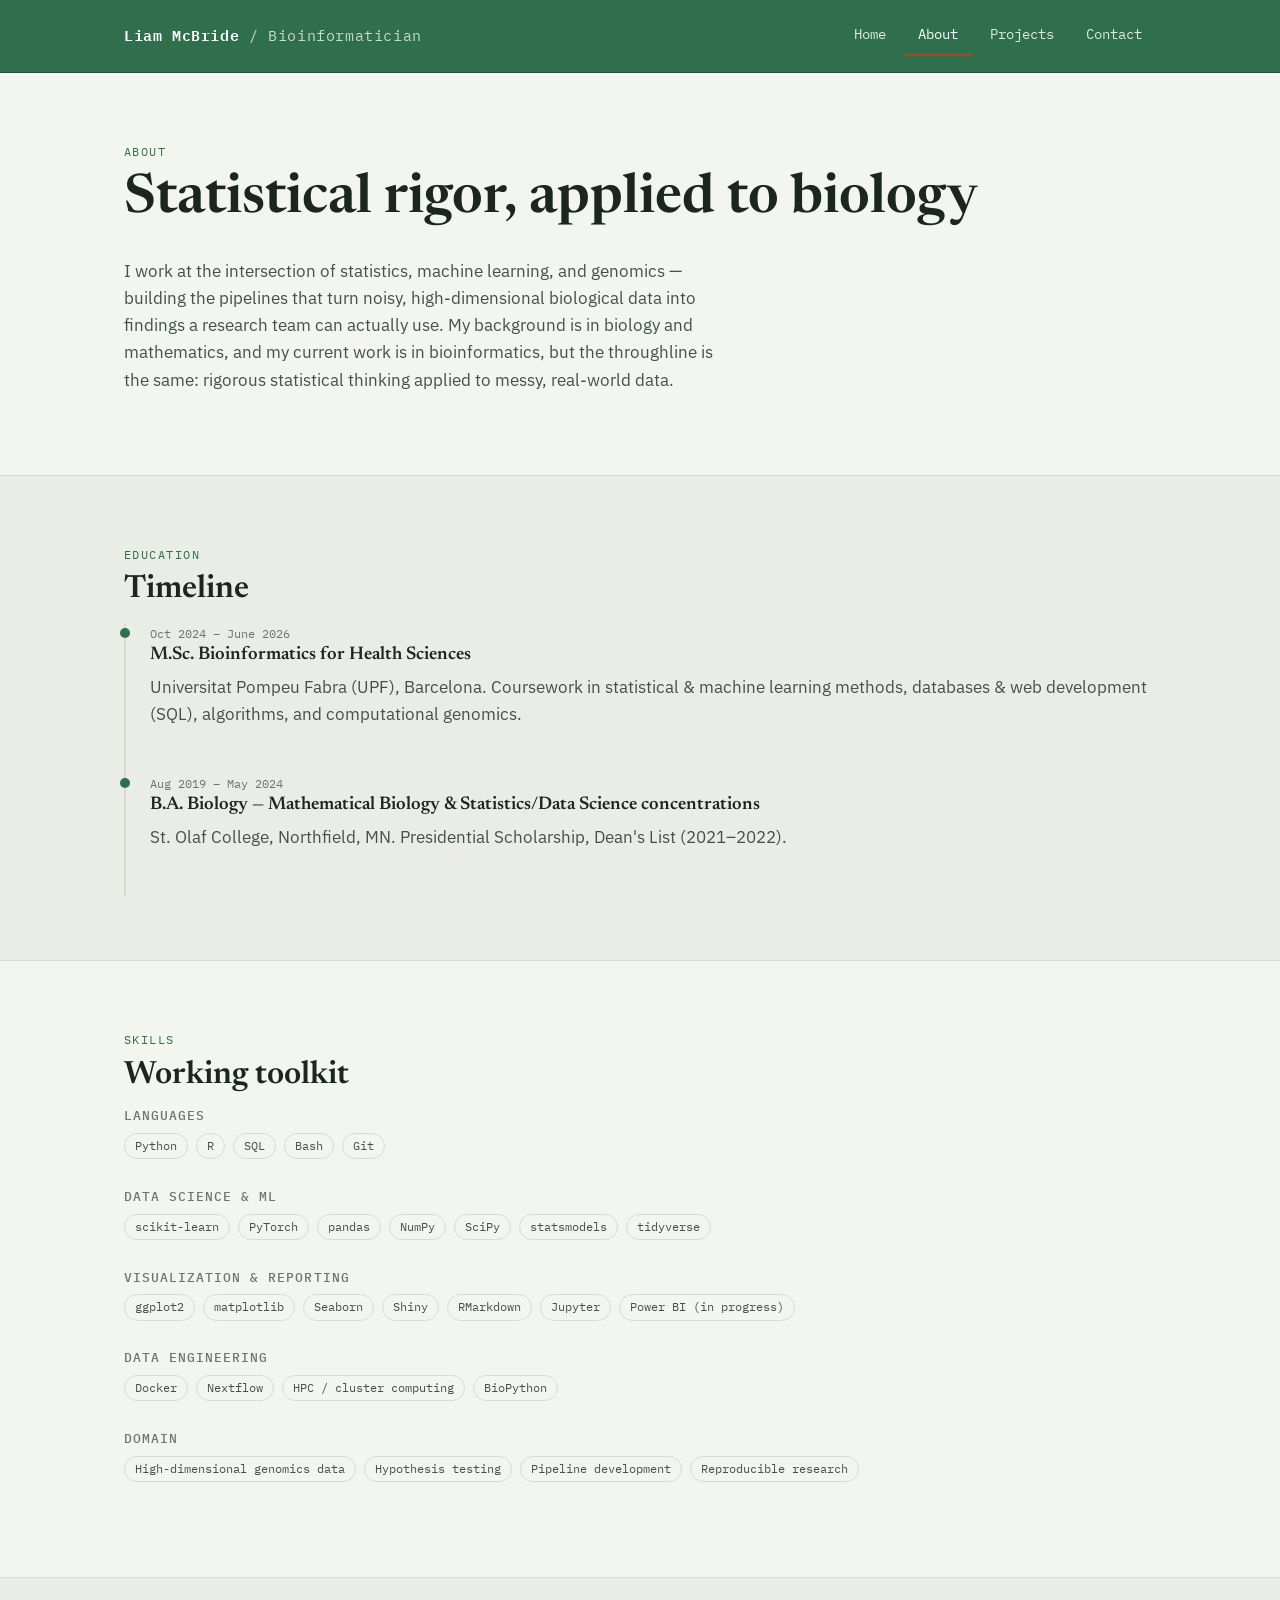
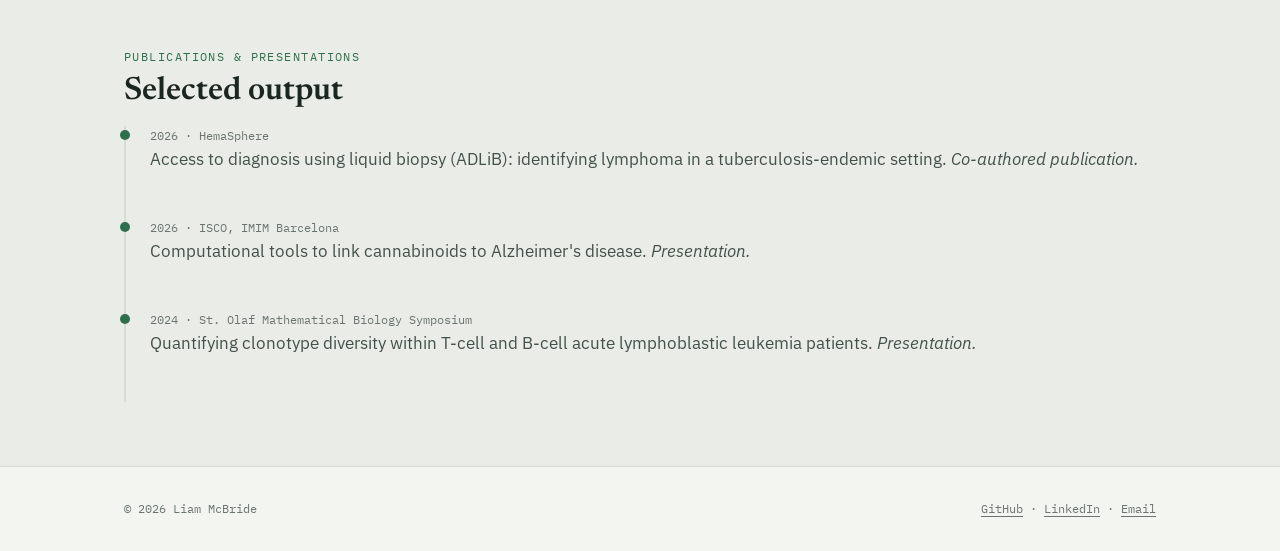
==== about.html @ f51abdd1 "updating website" ====
<!DOCTYPE html>
<html lang="en">
<head>
<meta charset="UTF-8">
<meta name="viewport" content="width=device-width, initial-scale=1.0">
<title>About — Liam McBride</title>
<link rel="preconnect" href="https://fonts.googleapis.com">
<link href="https://fonts.googleapis.com/css2?family=Newsreader:ital,wght@0,500;0,600;1,500&family=IBM+Plex+Sans:wght@400;500;600&family=IBM+Plex+Mono:wght@400;500&display=swap" rel="stylesheet">
<link rel="stylesheet" href="style.css">
</head>
<body>

<header id="site-header" class="site-header"></header>

<section class="block">
  <div class="container">
    <span class="eyebrow">About</span>
    <h1>Statistical rigor, applied to biology</h1>
    <p class="lede" style="max-width: 60ch;">
      I work at the intersection of statistics, machine learning, and genomics —
      building the pipelines that turn noisy, high-dimensional biological
      data into findings a research team can actually use. My background is in
      biology and mathematics, and my current work is in bioinformatics,
      but the throughline is the same: rigorous statistical thinking applied
      to messy, real-world data.
    </p>
  </div>
</section>

<section class="block alt">
  <div class="container">
    <span class="eyebrow">Education</span>
    <h2>Timeline</h2>

    <div class="timeline-item">
      <div class="when">Oct 2024 – June 2026</div>
      <h3>M.Sc. Bioinformatics for Health Sciences</h3>
      <p>Universitat Pompeu Fabra (UPF), Barcelona. Coursework in statistical &amp; machine learning methods, databases &amp; web development (SQL), algorithms, and computational genomics.</p>
    </div>

    <div class="timeline-item">
      <div class="when">Aug 2019 – May 2024</div>
      <h3>B.A. Biology — Mathematical Biology &amp; Statistics/Data Science concentrations</h3>
      <p>St. Olaf College, Northfield, MN. Presidential Scholarship, Dean's List (2021–2022).</p>
    </div>

  </div>
</section>

<section class="block">
  <div class="container">
    <span class="eyebrow">Skills</span>
    <h2>Working toolkit</h2>

    <div class="skill-group">
      <h3>Languages</h3>
      <div class="skill-tags">
        <span class="tag">Python</span><span class="tag">R</span><span class="tag">SQL</span><span class="tag">Bash</span><span class="tag">Git</span>
      </div>
    </div>

    <div class="skill-group">
      <h3>Data Science &amp; ML</h3>
      <div class="skill-tags">
        <span class="tag">scikit-learn</span><span class="tag">PyTorch</span><span class="tag">pandas</span><span class="tag">NumPy</span><span class="tag">SciPy</span><span class="tag">statsmodels</span><span class="tag">tidyverse</span>
      </div>
    </div>

    <div class="skill-group">
      <h3>Visualization &amp; Reporting</h3>
      <div class="skill-tags">
        <span class="tag">ggplot2</span><span class="tag">matplotlib</span><span class="tag">Seaborn</span><span class="tag">Shiny</span><span class="tag">RMarkdown</span><span class="tag">Jupyter</span><span class="tag">Power BI (in progress)</span>
      </div>
    </div>

    <div class="skill-group">
      <h3>Data Engineering</h3>
      <div class="skill-tags">
        <span class="tag">Docker</span><span class="tag">Nextflow</span><span class="tag">HPC / cluster computing</span><span class="tag">BioPython</span>
      </div>
    </div>

    <div class="skill-group">
      <h3>Domain</h3>
      <div class="skill-tags">
        <span class="tag">High-dimensional genomics data</span><span class="tag">Hypothesis testing</span><span class="tag">Pipeline development</span><span class="tag">Reproducible research</span>
      </div>
    </div>
  </div>
</section>

<section class="block alt">
  <div class="container">
    <span class="eyebrow">Publications &amp; Presentations</span>
    <h2>Selected output</h2>

    <div class="timeline-item">
      <div class="when">2026 · HemaSphere</div>
      <p>Access to diagnosis using liquid biopsy (ADLiB): identifying lymphoma in a tuberculosis-endemic setting. <em>Co-authored publication.</em></p>
    </div>

    <div class="timeline-item">
      <div class="when">2026 · ISCO, IMIM Barcelona</div>
      <p>Computational tools to link cannabinoids to Alzheimer's disease. <em>Presentation.</em></p>
    </div>

    <div class="timeline-item">
      <div class="when">2024 · St. Olaf Mathematical Biology Symposium</div>
      <p>Quantifying clonotype diversity within T-cell and B-cell acute lymphoblastic leukemia patients. <em>Presentation.</em></p>
    </div>

  </div>
</section>

<footer id="site-footer" class="site-footer"></footer>

<script src="main.js"></script>
</body>
</html>
---- style.css ----
/* ============================================================
   Liam McBride — Portfolio
   Design tokens
   ============================================================ */
:root {
  --paper: #F3F5F1;
  --paper-alt: #EAEDE7;
  --ink: #1C2620;
  --ink-soft: #44514A;
  --pine: #2F6F4E;
  --pine-dark: #1F4E36;
  --clay: #A8481F;
  --data-blue: #3A5A8C;
  --slate: #6B7570;
  --border: #D8DCD3;

  --serif: "Newsreader", Georgia, "Times New Roman", serif;
  --sans: "IBM Plex Sans", -apple-system, "Segoe UI", Arial, sans-serif;
  --mono: "IBM Plex Mono", "SFMono-Regular", Consolas, monospace;

  --max-w: 1080px;
  --radius: 3px;
}

* { box-sizing: border-box; }

html { scroll-behavior: smooth; }

body {
  margin: 0;
  background: var(--paper);
  color: var(--ink);
  font-family: var(--sans);
  font-size: 17px;
  line-height: 1.6;
  -webkit-font-smoothing: antialiased;
}

img { max-width: 100%; display: block; }

a {
  color: var(--data-blue);
  text-decoration-thickness: 1px;
  text-underline-offset: 3px;
}
a:hover { color: var(--pine-dark); }

:focus-visible {
  outline: 2px solid var(--pine);
  outline-offset: 3px;
}

h1, h2, h3 {
  font-family: var(--serif);
  font-weight: 600;
  line-height: 1.15;
  margin: 0 0 0.5em;
  color: var(--ink);
}

h1 { font-size: clamp(2.2rem, 5vw, 3.4rem); }
h2 { font-size: clamp(1.5rem, 3vw, 2rem); }
h3 { font-size: 1.15rem; font-weight: 600; }

p { margin: 0 0 1em; color: var(--ink-soft); }

.eyebrow {
  font-family: var(--mono);
  font-size: 0.75rem;
  letter-spacing: 0.12em;
  text-transform: uppercase;
  color: var(--pine);
  display: inline-block;
  margin-bottom: 0.6em;
}

.container {
  max-width: var(--max-w);
  margin: 0 auto;
  padding: 0 24px;
}

/* ---------- Header / Nav ---------- */
.site-header {
  background: var(--pine);
  border-bottom: 1px solid var(--pine-dark);
}

.nav-row {
  display: flex;
  align-items: center;
  justify-content: space-between;
  padding: 16px 24px;
  max-width: var(--max-w);
  margin: 0 auto;
}

.site-title {
  font-family: var(--mono);
  font-size: 0.95rem;
  letter-spacing: 0.04em;
  color: #fff;
  text-decoration: none;
}
.site-title strong { font-weight: 600; }
.site-title span { opacity: 0.75; }

.nav-toggle {
  display: none;
  background: none;
  border: 1px solid rgba(255,255,255,0.4);
  color: #fff;
  font-family: var(--mono);
  font-size: 0.85rem;
  padding: 6px 10px;
  border-radius: var(--radius);
  cursor: pointer;
}

.nav-links {
  list-style: none;
  display: flex;
  gap: 4px;
  margin: 0;
  padding: 0;
  font-family: var(--mono);
  font-size: 0.85rem;
}

.nav-links a {
  color: rgba(255,255,255,0.85);
  text-decoration: none;
  padding: 8px 14px;
  border-bottom: 2px solid transparent;
  display: block;
}
.nav-links a:hover { color: #fff; }
.nav-links a.active {
  color: #fff;
  border-bottom-color: var(--clay);
}

@media (max-width: 720px) {
  .nav-toggle { display: inline-block; }
  .nav-links {
    display: none;
    flex-direction: column;
    width: 100%;
    padding: 8px 24px 16px;
  }
  .nav-links.open { display: flex; }
  .nav-row { flex-wrap: wrap; }
}

/* ---------- Hero ---------- */
.hero {
  position: relative;
  overflow: hidden;
  padding: 96px 0 80px;
  border-bottom: 1px solid var(--border);
}

.hero-inner {
  max-width: var(--max-w);
  margin: 0 auto;
  padding: 0 24px;
  position: relative;
  z-index: 2;
}

.hero-scatter {
  position: absolute;
  inset: 0;
  z-index: 1;
  opacity: 0.9;
}

.hero p.lede {
  font-size: 1.15rem;
  max-width: 46ch;
}

.hero-actions {
  display: flex;
  gap: 12px;
  margin-top: 1.6em;
  flex-wrap: wrap;
}

/* ---------- Buttons ---------- */
.btn {
  display: inline-flex;
  align-items: center;
  gap: 8px;
  font-family: var(--mono);
  font-size: 0.85rem;
  padding: 11px 18px;
  border-radius: var(--radius);
  text-decoration: none;
  border: 1px solid var(--ink);
  color: var(--ink);
  transition: background 0.15s ease, color 0.15s ease;
}
.btn:hover { background: var(--ink); color: var(--paper); }

.btn-primary {
  background: var(--pine);
  border-color: var(--pine);
  color: #fff;
}
.btn-primary:hover { background: var(--pine-dark); border-color: var(--pine-dark); color: #fff; }

/* ---------- Sections ---------- */
section.block {
  padding: 64px 0;
}
section.block.alt { background: var(--paper-alt); }
section.block + section.block { border-top: 1px solid var(--border); }

/* ---------- Readout strip (facts) ---------- */
.readout {
  display: grid;
  grid-template-columns: repeat(auto-fit, minmax(160px, 1fr));
  gap: 24px;
  margin-top: 2em;
  font-family: var(--mono);
  font-size: 0.85rem;
}
.readout dt {
  color: var(--slate);
  text-transform: uppercase;
  letter-spacing: 0.08em;
  font-size: 0.7rem;
  margin-bottom: 4px;
}
.readout dd { margin: 0; color: var(--ink); }

/* ---------- Cards ---------- */
.grid {
  display: grid;
  grid-template-columns: repeat(auto-fit, minmax(280px, 1fr));
  gap: 24px;
  margin-top: 2em;
}

.card {
  background: #fff;
  border: 1px solid var(--border);
  border-radius: var(--radius);
  padding: 24px;
  display: flex;
  flex-direction: column;
  gap: 10px;
}

.card-status {
  font-family: var(--mono);
  font-size: 0.7rem;
  letter-spacing: 0.06em;
  text-transform: uppercase;
  display: inline-block;
  padding: 3px 9px;
  border-radius: 999px;
  width: fit-content;
}
.status-live { background: #E4F0E8; color: var(--pine-dark); }
.status-progress { background: #F3E7DC; color: var(--clay); }
.status-planned { background: var(--paper-alt); color: var(--slate); border: 1px solid var(--border); }

.card h3 { margin-bottom: 0; }
.card .desc { flex-grow: 1; }

.tags {
  display: flex;
  flex-wrap: wrap;
  gap: 6px;
  margin-top: 4px;
}
.tag {
  font-family: var(--mono);
  font-size: 0.72rem;
  color: var(--ink-soft);
  border: 1px solid var(--border);
  border-radius: 999px;
  padding: 3px 10px;
  background: var(--paper);
  cursor: pointer;
  transition: background 0.15s ease, color 0.15s ease, border-color 0.15s ease;
}
.tag:hover { border-color: var(--pine); }
.tag.active {
  background: var(--pine);
  color: #fff;
  border-color: var(--pine);
}

.card-links {
  display: flex;
  gap: 14px;
  font-family: var(--mono);
  font-size: 0.82rem;
  margin-top: 6px;
}

/* ---------- Filter bar ---------- */
.filter-bar {
  display: flex;
  flex-wrap: wrap;
  gap: 8px;
  align-items: center;
  margin-top: 1.4em;
  font-family: var(--mono);
  font-size: 0.8rem;
}
.filter-bar .label { color: var(--slate); margin-right: 4px; }

/* ---------- Skills readout ---------- */
.skill-group { margin-bottom: 1.8em; }
.skill-group h3 {
  font-family: var(--mono);
  font-size: 0.8rem;
  letter-spacing: 0.08em;
  text-transform: uppercase;
  color: var(--slate);
  font-weight: 500;
  margin-bottom: 0.7em;
}
.skill-tags { display: flex; flex-wrap: wrap; gap: 8px; }
.skill-tags .tag { cursor: default; }
.skill-tags .tag:hover { border-color: var(--border); }

/* ---------- Timeline ---------- */
.timeline-item {
  border-left: 2px solid var(--border);
  padding: 0 0 28px 24px;
  position: relative;
}
.timeline-item::before {
  content: "";
  position: absolute;
  left: -6px;
  top: 4px;
  width: 10px;
  height: 10px;
  border-radius: 50%;
  background: var(--pine);
}
.timeline-item .when {
  font-family: var(--mono);
  font-size: 0.78rem;
  color: var(--slate);
}

/* ---------- Contact ---------- */
.contact-grid {
  display: grid;
  grid-template-columns: 1fr 1fr;
  gap: 48px;
  margin-top: 2em;
}
@media (max-width: 720px) {
  .contact-grid { grid-template-columns: 1fr; }
}

.field { margin-bottom: 18px; }
.field label {
  display: block;
  font-family: var(--mono);
  font-size: 0.78rem;
  text-transform: uppercase;
  letter-spacing: 0.06em;
  color: var(--slate);
  margin-bottom: 6px;
}
.field input, .field textarea {
  width: 100%;
  padding: 10px 12px;
  border: 1px solid var(--border);
  border-radius: var(--radius);
  font-family: var(--sans);
  font-size: 0.95rem;
  background: #fff;
  color: var(--ink);
}
.field input:focus, .field textarea:focus {
  outline: 2px solid var(--pine);
  outline-offset: 1px;
}

.contact-list { list-style: none; margin: 0; padding: 0; font-family: var(--mono); font-size: 0.95rem; }
.contact-list li { margin-bottom: 14px; }
.contact-list .k { color: var(--slate); display: block; font-size: 0.72rem; text-transform: uppercase; letter-spacing: 0.06em; }

/* ---------- Footer ---------- */
.site-footer {
  border-top: 1px solid var(--border);
  padding: 32px 0;
  font-family: var(--mono);
  font-size: 0.78rem;
  color: var(--slate);
}
.footer-row {
  display: flex;
  justify-content: space-between;
  flex-wrap: wrap;
  gap: 12px;
  max-width: var(--max-w);
  margin: 0 auto;
  padding: 0 24px;
}
.footer-row a { color: var(--slate); }

/* ---------- Reduced motion ---------- */
@media (prefers-reduced-motion: reduce) {
  * { animation-duration: 0.001ms !important; animation-iteration-count: 1 !important; transition-duration: 0.001ms !important; }
  html { scroll-behavior: auto; }
}

/* ---------- Scatter dot animation ---------- */
@keyframes drift {
  0%, 100% { transform: translate(0, 0); }
  50% { transform: translate(var(--dx, 4px), var(--dy, -4px)); }
}
.scatter-dot {
  animation: drift 6s ease-in-out infinite;
}
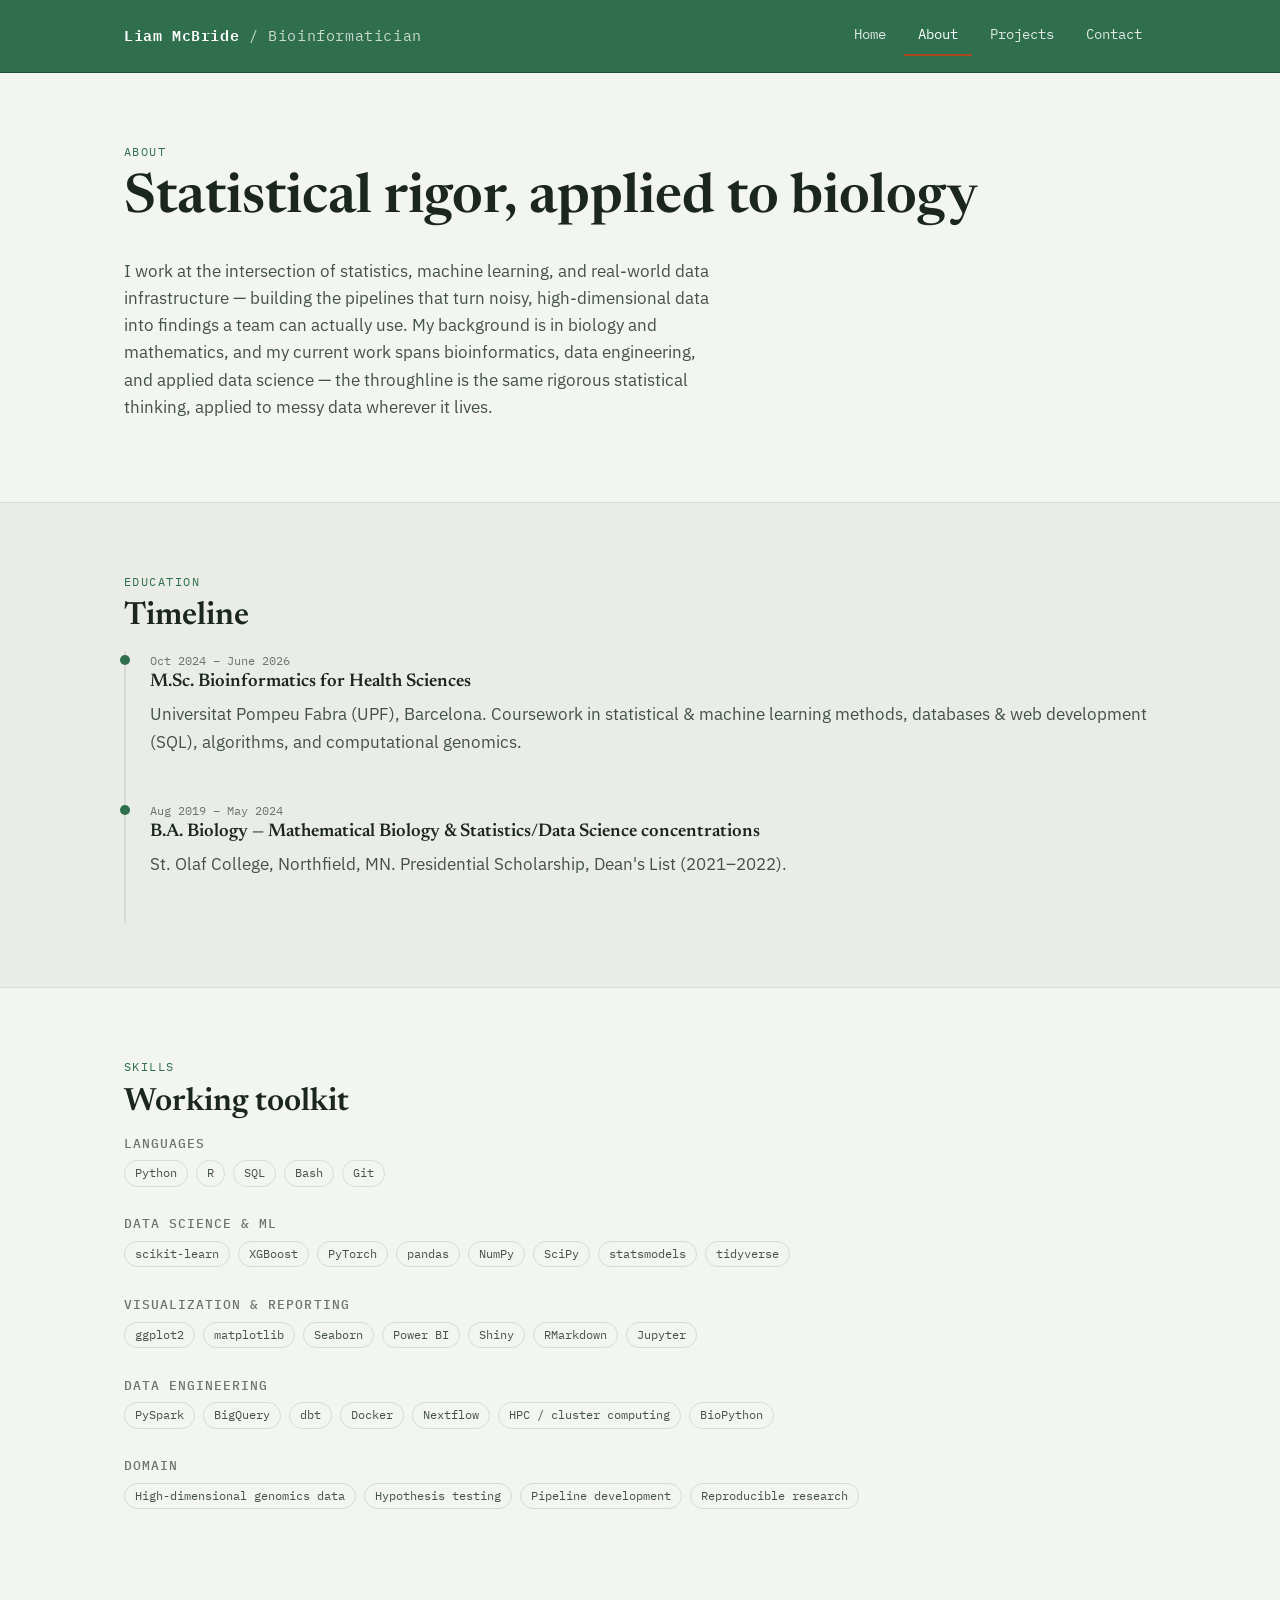
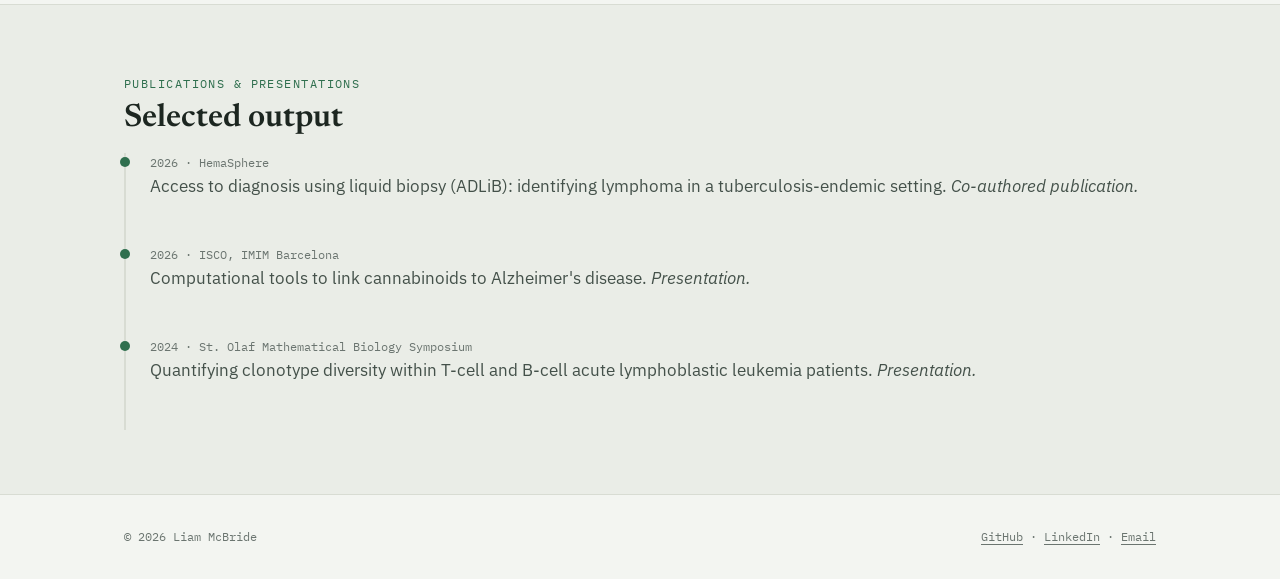
==== commit 04a8be04: "Replace skeleton projects with three completed projects; fix placeholder links" ====
--- a/about.html
+++ b/about.html
@@ -17,12 +17,13 @@
     <span class="eyebrow">About</span>
     <h1>Statistical rigor, applied to biology</h1>
     <p class="lede" style="max-width: 60ch;">
-      I work at the intersection of statistics, machine learning, and genomics —
-      building the pipelines that turn noisy, high-dimensional biological
-      data into findings a research team can actually use. My background is in
-      biology and mathematics, and my current work is in bioinformatics,
-      but the throughline is the same: rigorous statistical thinking applied
-      to messy, real-world data.
+      I work at the intersection of statistics, machine learning, and
+      real-world data infrastructure — building the pipelines that turn
+      noisy, high-dimensional data into findings a team can actually use.
+      My background is in biology and mathematics, and my current work spans
+      bioinformatics, data engineering, and applied data science — the
+      throughline is the same rigorous statistical thinking, applied to
+      messy data wherever it lives.
     </p>
   </div>
 </section>
@@ -62,21 +63,21 @@
     <div class="skill-group">
       <h3>Data Science &amp; ML</h3>
       <div class="skill-tags">
-        <span class="tag">scikit-learn</span><span class="tag">PyTorch</span><span class="tag">pandas</span><span class="tag">NumPy</span><span class="tag">SciPy</span><span class="tag">statsmodels</span><span class="tag">tidyverse</span>
+        <span class="tag">scikit-learn</span><span class="tag">XGBoost</span><span class="tag">PyTorch</span><span class="tag">pandas</span><span class="tag">NumPy</span><span class="tag">SciPy</span><span class="tag">statsmodels</span><span class="tag">tidyverse</span>
       </div>
     </div>
 
     <div class="skill-group">
       <h3>Visualization &amp; Reporting</h3>
       <div class="skill-tags">
-        <span class="tag">ggplot2</span><span class="tag">matplotlib</span><span class="tag">Seaborn</span><span class="tag">Shiny</span><span class="tag">RMarkdown</span><span class="tag">Jupyter</span><span class="tag">Power BI (in progress)</span>
+        <span class="tag">ggplot2</span><span class="tag">matplotlib</span><span class="tag">Seaborn</span><span class="tag">Power BI</span><span class="tag">Shiny</span><span class="tag">RMarkdown</span><span class="tag">Jupyter</span>
       </div>
     </div>
 
     <div class="skill-group">
       <h3>Data Engineering</h3>
       <div class="skill-tags">
-        <span class="tag">Docker</span><span class="tag">Nextflow</span><span class="tag">HPC / cluster computing</span><span class="tag">BioPython</span>
+        <span class="tag">PySpark</span><span class="tag">BigQuery</span><span class="tag">dbt</span><span class="tag">Docker</span><span class="tag">Nextflow</span><span class="tag">HPC / cluster computing</span><span class="tag">BioPython</span>
       </div>
     </div>
 
--- a/style.css
+++ b/style.css
@@ -264,6 +264,7 @@
   width: fit-content;
 }
 .status-live { background: #E4F0E8; color: var(--pine-dark); }
+.status-complete { background: #E4F0E8; color: var(--pine-dark); }
 .status-progress { background: #F3E7DC; color: var(--clay); }
 .status-planned { background: var(--paper-alt); color: var(--slate); border: 1px solid var(--border); }
 
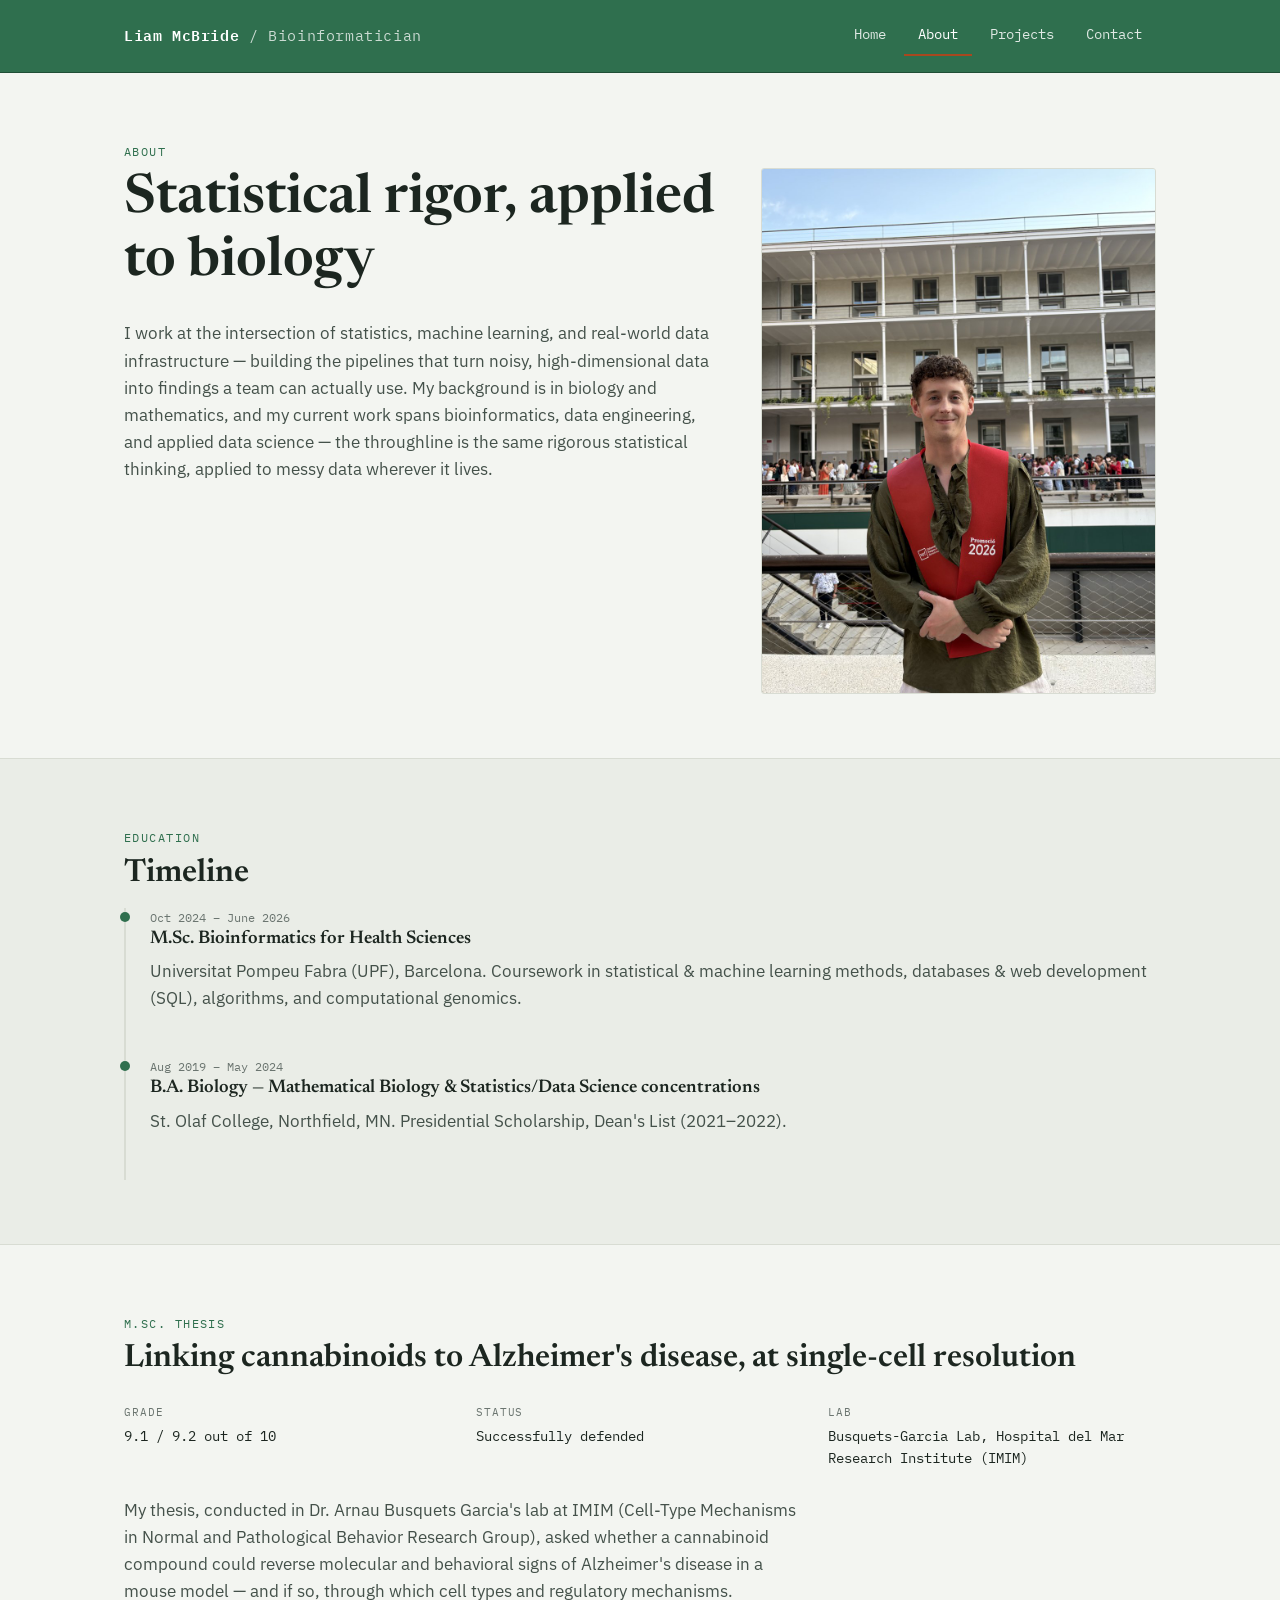
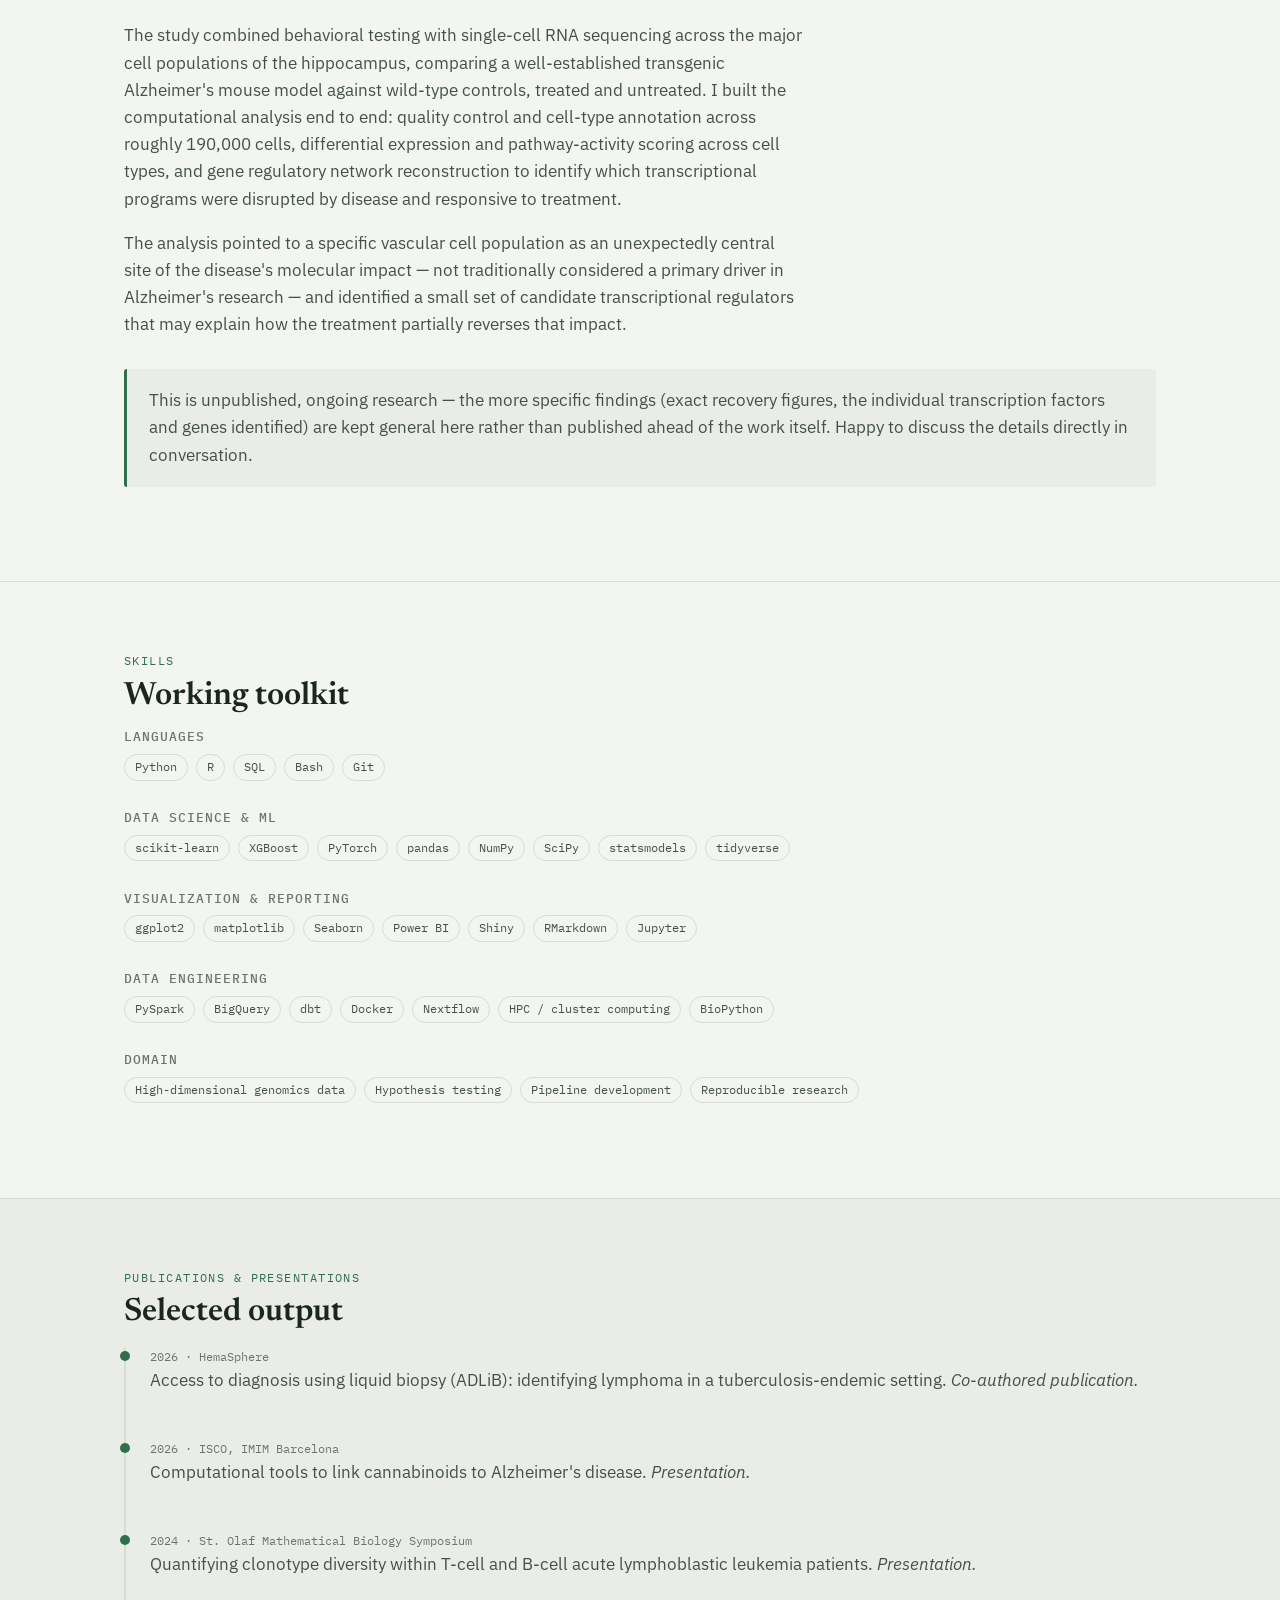
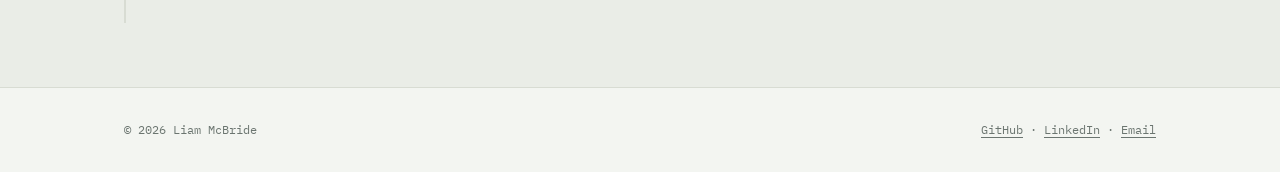
==== commit ef2fb4ee: "Making website updates" ====
--- a/about.html
+++ b/about.html
@@ -15,16 +15,21 @@
 <section class="block">
   <div class="container">
     <span class="eyebrow">About</span>
-    <h1>Statistical rigor, applied to biology</h1>
-    <p class="lede" style="max-width: 60ch;">
-      I work at the intersection of statistics, machine learning, and
-      real-world data infrastructure — building the pipelines that turn
-      noisy, high-dimensional data into findings a team can actually use.
-      My background is in biology and mathematics, and my current work spans
-      bioinformatics, data engineering, and applied data science — the
-      throughline is the same rigorous statistical thinking, applied to
-      messy data wherever it lives.
-    </p>
+    <div class="about-hero-grid">
+      <div>
+        <h1>Statistical rigor, applied to biology</h1>
+        <p class="lede" style="max-width: 60ch;">
+          I work at the intersection of statistics, machine learning, and
+          real-world data infrastructure — building the pipelines that turn
+          noisy, high-dimensional data into findings a team can actually use.
+          My background is in biology and mathematics, and my current work spans
+          bioinformatics, data engineering, and applied data science — the
+          throughline is the same rigorous statistical thinking, applied to
+          messy data wherever it lives.
+        </p>
+      </div>
+      <img src="assets/img/graduation.jpg" alt="Liam McBride at UPF graduation, 2026" width="960" height="1280">
+    </div>
   </div>
 </section>
 
@@ -45,6 +50,53 @@
       <p>St. Olaf College, Northfield, MN. Presidential Scholarship, Dean's List (2021–2022).</p>
     </div>
 
+  </div>
+</section>
+
+<section class="block">
+  <div class="container">
+    <span class="eyebrow">M.Sc. Thesis</span>
+    <h2>Linking cannabinoids to Alzheimer's disease, at single-cell resolution</h2>
+
+    <dl class="readout" style="margin-bottom: 2em;">
+      <div><dt>Grade</dt><dd>9.1 / 9.2 out of 10</dd></div>
+      <div><dt>Status</dt><dd>Successfully defended</dd></div>
+      <div><dt>Lab</dt><dd>Busquets-Garcia Lab, Hospital del Mar Research Institute (IMIM)</dd></div>
+    </dl>
+
+    <p style="max-width: 68ch;">
+      My thesis, conducted in Dr. Arnau Busquets Garcia's lab at IMIM (Cell-Type
+      Mechanisms in Normal and Pathological Behavior Research Group), asked
+      whether a cannabinoid compound could reverse molecular and behavioral
+      signs of Alzheimer's disease in a mouse model — and if so, through which
+      cell types and regulatory mechanisms.
+    </p>
+    <p style="max-width: 68ch;">
+      The study combined behavioral testing with single-cell RNA sequencing
+      across the major cell populations of the hippocampus, comparing a
+      well-established transgenic Alzheimer's mouse model against wild-type
+      controls, treated and untreated. I built the computational analysis
+      end to end: quality control and cell-type annotation across roughly
+      190,000 cells, differential expression and pathway-activity scoring
+      across cell types, and gene regulatory network reconstruction to
+      identify which transcriptional programs were disrupted by disease and
+      responsive to treatment.
+    </p>
+    <p style="max-width: 68ch;">
+      The analysis pointed to a specific vascular cell population as an
+      unexpectedly central site of the disease's molecular impact — not
+      traditionally considered a primary driver in Alzheimer's research —
+      and identified a small set of candidate transcriptional regulators
+      that may explain how the treatment partially reverses that impact.
+    </p>
+
+    <div class="callout">
+      <p>This is unpublished, ongoing research — the more specific findings
+      (exact recovery figures, the individual transcription factors and
+      genes identified) are kept general here rather than published ahead of
+      the work itself. Happy to discuss the details directly in
+      conversation.</p>
+    </div>
   </div>
 </section>
 
--- a/style.css
+++ b/style.css
@@ -363,6 +363,24 @@
   .contact-grid { grid-template-columns: 1fr; }
 }
 
+/* ---------- About hero (photo + intro) ---------- */
+.about-hero-grid {
+  display: grid;
+  grid-template-columns: 3fr 2fr;
+  gap: 44px;
+  align-items: start;
+}
+.about-hero-grid img {
+  width: 100%;
+  height: auto;
+  border-radius: var(--radius);
+  border: 1px solid var(--border);
+}
+@media (max-width: 720px) {
+  .about-hero-grid { grid-template-columns: 1fr; }
+  .about-hero-grid img { max-width: 320px; margin: 0 auto; }
+}
+
 .field { margin-bottom: 18px; }
 .field label {
   display: block;
@@ -411,6 +429,94 @@
 }
 .footer-row a { color: var(--slate); }
 
+/* ---------- Project case-study pages ---------- */
+.project-hero {
+  padding: 56px 0 40px;
+  border-bottom: 1px solid var(--border);
+}
+.project-hero .meta-row {
+  display: flex;
+  align-items: center;
+  gap: 12px;
+  margin-bottom: 0.8em;
+}
+.project-links {
+  display: flex;
+  gap: 12px;
+  flex-wrap: wrap;
+  margin-top: 1.4em;
+}
+
+.figure-grid {
+  display: grid;
+  grid-template-columns: repeat(auto-fit, minmax(340px, 1fr));
+  gap: 24px;
+  margin: 1.8em 0;
+}
+.figure-grid.single { grid-template-columns: 1fr; max-width: 640px; }
+.figure {
+  background: #fff;
+  border: 1px solid var(--border);
+  border-radius: var(--radius);
+  padding: 14px;
+  margin: 0;
+}
+.figure img {
+  width: 100%;
+  border-radius: 2px;
+}
+.figure figcaption {
+  font-family: var(--mono);
+  font-size: 0.78rem;
+  color: var(--slate);
+  margin-top: 10px;
+  line-height: 1.5;
+}
+
+.callout {
+  background: var(--paper-alt);
+  border-left: 3px solid var(--pine);
+  padding: 18px 22px;
+  border-radius: var(--radius);
+  margin: 1.8em 0;
+}
+.callout p:last-child { margin-bottom: 0; }
+.callout strong { color: var(--pine-dark); }
+.callout.warn { border-left-color: var(--clay); }
+.callout.warn strong { color: var(--clay); }
+
+.data-table {
+  width: 100%;
+  border-collapse: collapse;
+  font-family: var(--mono);
+  font-size: 0.85rem;
+  margin: 1.6em 0;
+}
+.data-table th, .data-table td {
+  text-align: left;
+  padding: 9px 14px;
+  border-bottom: 1px solid var(--border);
+}
+.data-table th {
+  color: var(--slate);
+  text-transform: uppercase;
+  font-size: 0.7rem;
+  letter-spacing: 0.06em;
+  font-weight: 500;
+}
+.data-table td.num { text-align: right; }
+.data-table tr.highlight td { background: var(--paper-alt); font-weight: 600; color: var(--ink); }
+
+.section-nav {
+  display: flex;
+  flex-wrap: wrap;
+  gap: 6px 16px;
+  font-family: var(--mono);
+  font-size: 0.82rem;
+  margin-top: 1.6em;
+}
+.section-nav a { color: var(--ink-soft); }
+
 /* ---------- Reduced motion ---------- */
 @media (prefers-reduced-motion: reduce) {
   * { animation-duration: 0.001ms !important; animation-iteration-count: 1 !important; transition-duration: 0.001ms !important; }
